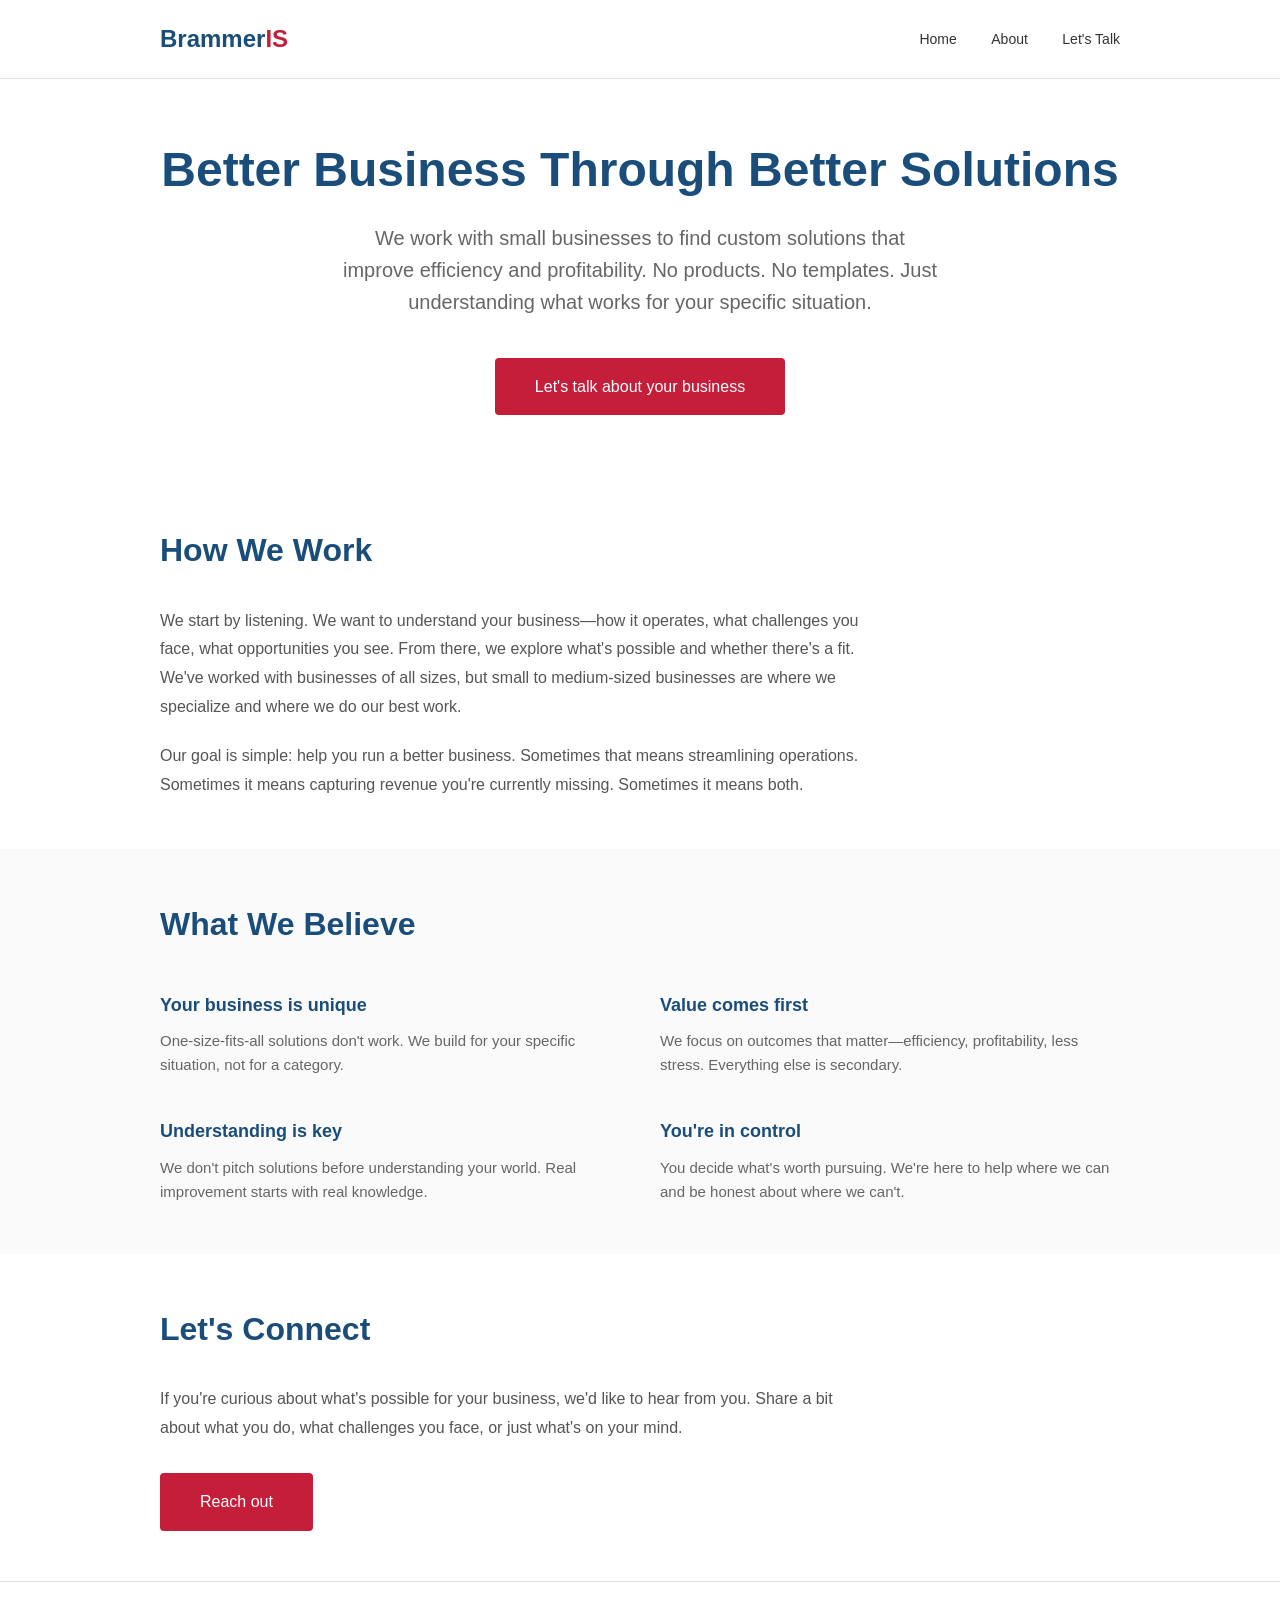
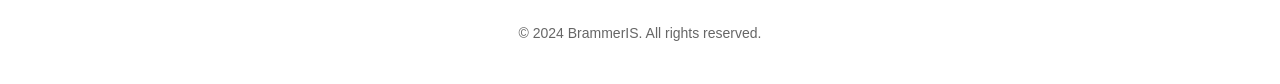
==== index.html @ 5992cb10 "Initial commit: BrammerIS website" ====
<!DOCTYPE html>
<html lang="en">
<head>
    <meta charset="UTF-8">
    <meta name="viewport" content="width=device-width, initial-scale=1.0">
    <title>BrammerIS - Custom Solutions for Small Businesses</title>
    <style>
        * {
            margin: 0;
            padding: 0;
            box-sizing: border-box;
        }

        /* Dark mode (default) */
        body {
            font-family: -apple-system, BlinkMacSystemFont, 'Segoe UI', Roboto, 'Helvetica Neue', Arial, sans-serif;
            color: #e0e0e0;
            line-height: 1.6;
            background: #1a1a1a;
        }

        header {
            background: #222;
            padding: 20px 0;
            border-bottom: 1px solid #333;
        }

        /* Light mode */
        @media (prefers-color-scheme: light) {
            body {
                color: #333;
                background: #f5f5f5;
            }

            header {
                background: white;
                border-bottom: 1px solid #e0e0e0;
            }
        }

        .container {
            max-width: 1000px;
            margin: 0 auto;
            padding: 0 20px;
        }

        .header-content {
            display: flex;
            justify-content: space-between;
            align-items: center;
        }

        .logo {
            font-size: 24px;
            font-weight: 600;
            color: #7eb3d4;
        }

        .logo-accent {
            color: #c41e3a;
        }

        nav a {
            margin-left: 30px;
            text-decoration: none;
            color: #b0b0b0;
            font-size: 14px;
        }

        nav a:hover {
            color: #ff6b7a;
        }

        .hero {
            padding: 60px 0;
            text-align: center;
            background: #222;
        }

        h1 {
            font-size: 48px;
            margin-bottom: 20px;
            color: #7eb3d4;
            line-height: 1.3;
        }

        .tagline {
            font-size: 20px;
            color: #a0a0a0;
            margin-bottom: 40px;
            max-width: 600px;
            margin-left: auto;
            margin-right: auto;
        }

        .cta-button {
            display: inline-block;
            padding: 16px 40px;
            background: #ff6b7a;
            color: white;
            text-decoration: none;
            border-radius: 4px;
            font-size: 16px;
            font-weight: 500;
            transition: background 0.3s;
        }

        .cta-button:hover {
            background: #ff4d5a;
        }

        .section {
            padding: 50px 0;
            background: #1a1a1a;
        }

        .section:nth-child(odd) {
            background: #252525;
        }

        .section h2 {
            font-size: 32px;
            margin-bottom: 30px;
            color: #7eb3d4;
        }

        .section-text {
            font-size: 16px;
            color: #b0b0b0;
            line-height: 1.8;
            max-width: 700px;
        }

        .values {
            display: grid;
            grid-template-columns: 1fr 1fr;
            gap: 40px;
            margin-top: 40px;
        }

        .value-item h3 {
            color: #7eb3d4;
            margin-bottom: 10px;
            font-size: 18px;
        }

        .value-item p {
            color: #909090;
            font-size: 15px;
        }

        footer {
            background: #222;
            padding: 40px 0;
            text-align: center;
            color: #909090;
            font-size: 14px;
            border-top: 1px solid #333;
        }

        /* Light mode overrides */
        @media (prefers-color-scheme: light) {
            .logo {
                color: #1a4d7a;
            }

            .logo-accent {
                color: #c41e3a;
            }

            nav a {
                color: #333;
            }

            nav a:hover {
                color: #c41e3a;
            }

            .hero {
                background: white;
            }

            h1 {
                color: #1a4d7a;
            }

            .tagline {
                color: #666;
            }

            .cta-button {
                background: #c41e3a;
            }

            .cta-button:hover {
                background: #a01830;
            }

            .section {
                background: white;
            }

            .section:nth-child(odd) {
                background: #fafafa;
            }

            .section h2 {
                color: #1a4d7a;
            }

            .section-text {
                color: #555;
            }

            .value-item h3 {
                color: #1a4d7a;
            }

            .value-item p {
                color: #666;
            }

            footer {
                background: white;
                color: #666;
                border-top: 1px solid #e0e0e0;
            }
        }

        @media (max-width: 768px) {
            h1 {
                font-size: 32px;
            }

            .tagline {
                font-size: 18px;
            }

            nav a {
                display: block;
                margin: 10px 0;
            }

            .header-content {
                flex-direction: column;
                gap: 20px;
            }

            .values {
                grid-template-columns: 1fr;
            }
        }
    </style>
</head>
<body>
    <header>
        <div class="container">
            <div class="header-content">
                <div class="logo">Brammer<span class="logo-accent">IS</span></div>
                <nav>
                    <a href="/">Home</a>
                    <a href="/about.html">About</a>
                    <a href="/contact.html">Let's Talk</a>
                </nav>
            </div>
        </div>
    </header>

    <main>
        <section class="hero">
            <div class="container">
                <h1>Better Business Through Better Solutions</h1>
                <p class="tagline">We work with small businesses to find custom solutions that improve efficiency and profitability. No products. No templates. Just understanding what works for your specific situation.</p>
                <a href="/contact.html" class="cta-button">Let's talk about your business</a>
            </div>
        </section>

        <section class="section">
            <div class="container">
                <h2>How We Work</h2>
                <p class="section-text">
                    We start by listening. We want to understand your business—how it operates, what challenges you face, what opportunities you see. From there, we explore what's possible and whether there's a fit. We've worked with businesses of all sizes, but small to medium-sized businesses are where we specialize and where we do our best work.
                </p>
                <p class="section-text" style="margin-top: 20px;">
                    Our goal is simple: help you run a better business. Sometimes that means streamlining operations. Sometimes it means capturing revenue you're currently missing. Sometimes it means both.
                </p>
            </div>
        </section>

        <section class="section">
            <div class="container">
                <h2>What We Believe</h2>
                <div class="values">
                    <div class="value-item">
                        <h3>Your business is unique</h3>
                        <p>One-size-fits-all solutions don't work. We build for your specific situation, not for a category.</p>
                    </div>
                    <div class="value-item">
                        <h3>Value comes first</h3>
                        <p>We focus on outcomes that matter—efficiency, profitability, less stress. Everything else is secondary.</p>
                    </div>
                    <div class="value-item">
                        <h3>Understanding is key</h3>
                        <p>We don't pitch solutions before understanding your world. Real improvement starts with real knowledge.</p>
                    </div>
                    <div class="value-item">
                        <h3>You're in control</h3>
                        <p>You decide what's worth pursuing. We're here to help where we can and be honest about where we can't.</p>
                    </div>
                </div>
            </div>
        </section>

        <section class="section">
            <div class="container">
                <h2>Let's Connect</h2>
                <p class="section-text">
                    If you're curious about what's possible for your business, we'd like to hear from you. Share a bit about what you do, what challenges you face, or just what's on your mind.
                </p>
                <p style="margin-top: 30px;">
                    <a href="/contact.html" class="cta-button">Reach out</a>
                </p>
            </div>
        </section>
    </main>

    <footer>
        <div class="container">
            <p>&copy; 2024 BrammerIS. All rights reserved.</p>
        </div>
    </footer>
</body>
</html>
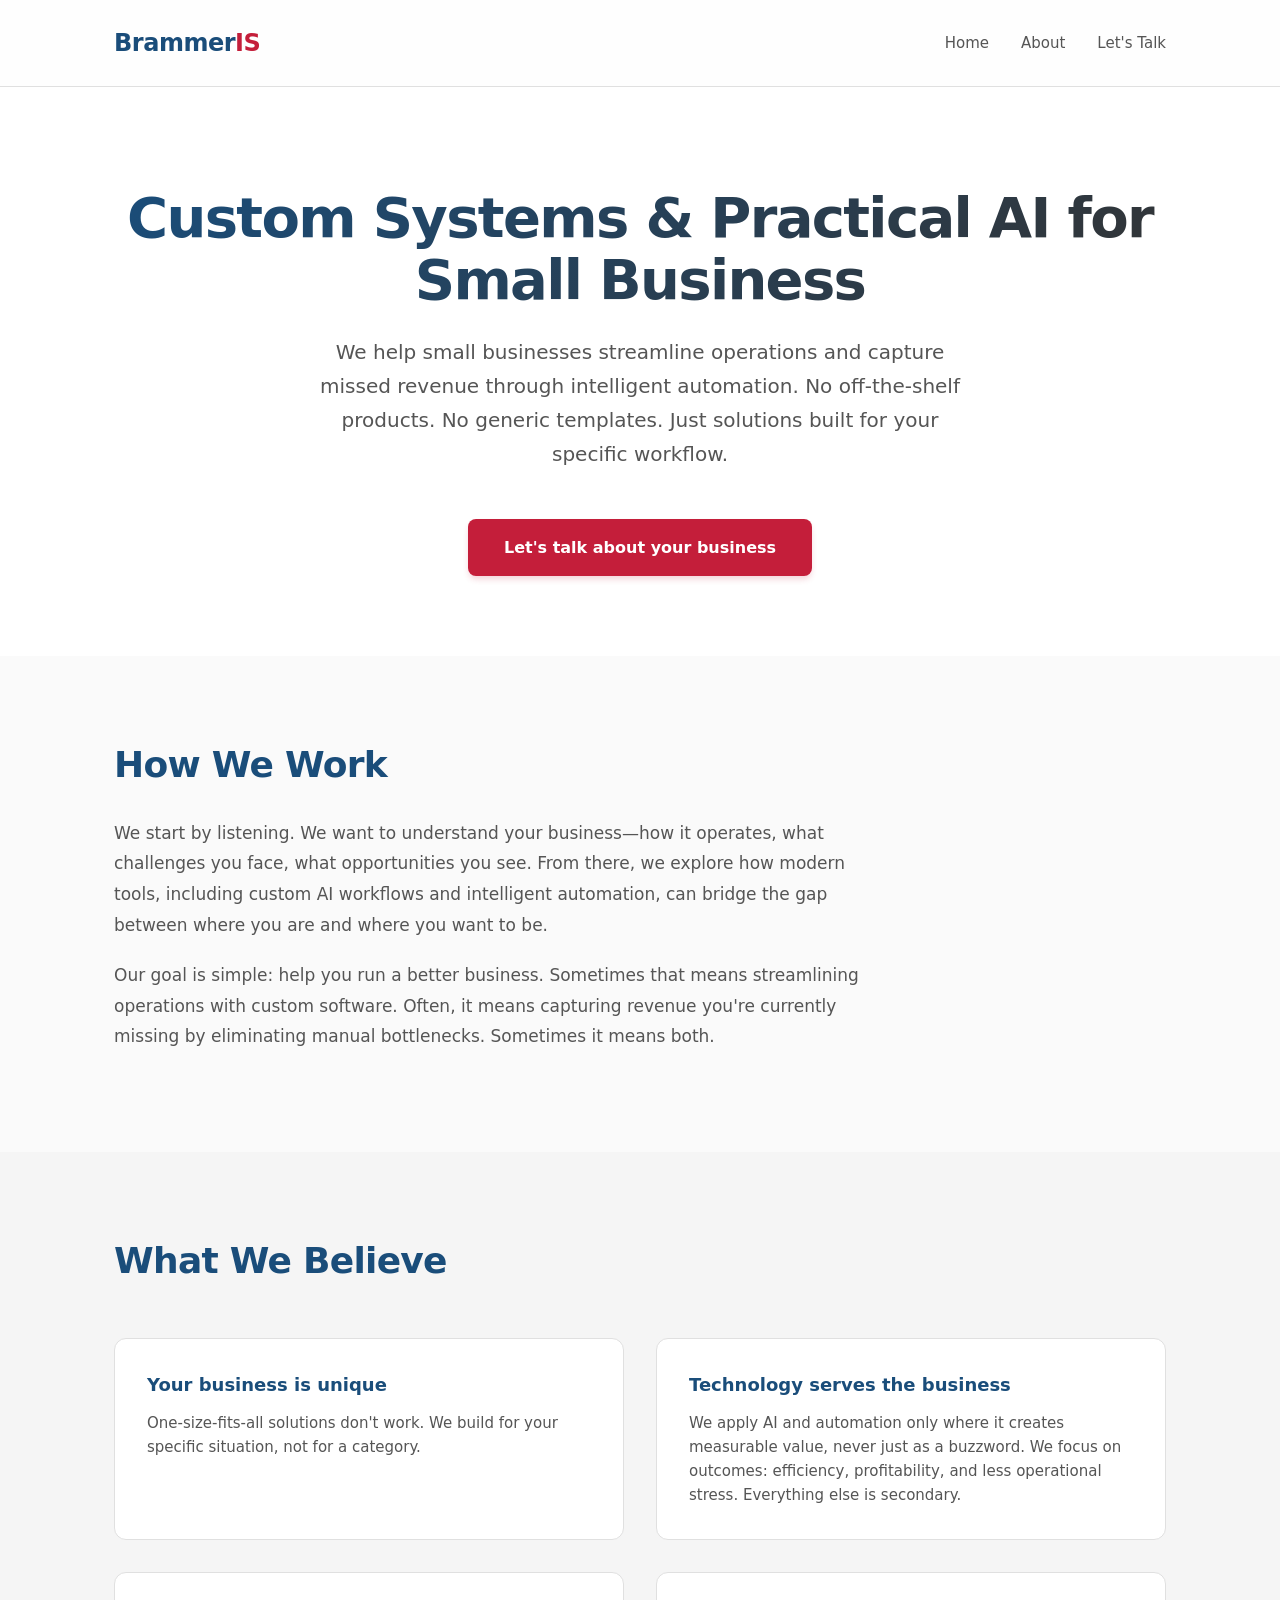
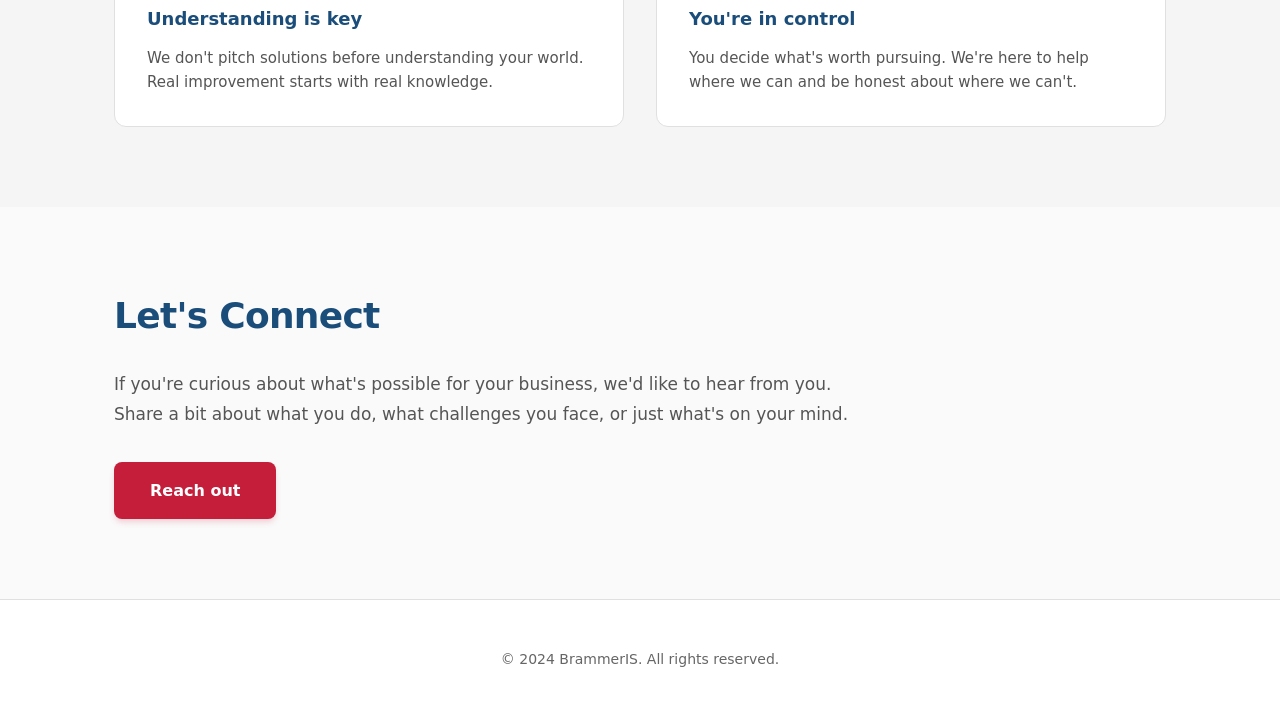
==== commit 80340ba1: "Modernize site: extract CSS to style.css with dark/light mode support Consolidated all inline styles" ====
--- a/index.html
+++ b/index.html
@@ -4,253 +4,8 @@
     <meta charset="UTF-8">
     <meta name="viewport" content="width=device-width, initial-scale=1.0">
     <title>BrammerIS - Custom Solutions for Small Businesses</title>
-    <style>
-        * {
-            margin: 0;
-            padding: 0;
-            box-sizing: border-box;
-        }
-
-        /* Dark mode (default) */
-        body {
-            font-family: -apple-system, BlinkMacSystemFont, 'Segoe UI', Roboto, 'Helvetica Neue', Arial, sans-serif;
-            color: #e0e0e0;
-            line-height: 1.6;
-            background: #1a1a1a;
-        }
-
-        header {
-            background: #222;
-            padding: 20px 0;
-            border-bottom: 1px solid #333;
-        }
-
-        /* Light mode */
-        @media (prefers-color-scheme: light) {
-            body {
-                color: #333;
-                background: #f5f5f5;
-            }
-
-            header {
-                background: white;
-                border-bottom: 1px solid #e0e0e0;
-            }
-        }
-
-        .container {
-            max-width: 1000px;
-            margin: 0 auto;
-            padding: 0 20px;
-        }
-
-        .header-content {
-            display: flex;
-            justify-content: space-between;
-            align-items: center;
-        }
-
-        .logo {
-            font-size: 24px;
-            font-weight: 600;
-            color: #7eb3d4;
-        }
-
-        .logo-accent {
-            color: #c41e3a;
-        }
-
-        nav a {
-            margin-left: 30px;
-            text-decoration: none;
-            color: #b0b0b0;
-            font-size: 14px;
-        }
-
-        nav a:hover {
-            color: #ff6b7a;
-        }
-
-        .hero {
-            padding: 60px 0;
-            text-align: center;
-            background: #222;
-        }
-
-        h1 {
-            font-size: 48px;
-            margin-bottom: 20px;
-            color: #7eb3d4;
-            line-height: 1.3;
-        }
-
-        .tagline {
-            font-size: 20px;
-            color: #a0a0a0;
-            margin-bottom: 40px;
-            max-width: 600px;
-            margin-left: auto;
-            margin-right: auto;
-        }
-
-        .cta-button {
-            display: inline-block;
-            padding: 16px 40px;
-            background: #ff6b7a;
-            color: white;
-            text-decoration: none;
-            border-radius: 4px;
-            font-size: 16px;
-            font-weight: 500;
-            transition: background 0.3s;
-        }
-
-        .cta-button:hover {
-            background: #ff4d5a;
-        }
-
-        .section {
-            padding: 50px 0;
-            background: #1a1a1a;
-        }
-
-        .section:nth-child(odd) {
-            background: #252525;
-        }
-
-        .section h2 {
-            font-size: 32px;
-            margin-bottom: 30px;
-            color: #7eb3d4;
-        }
-
-        .section-text {
-            font-size: 16px;
-            color: #b0b0b0;
-            line-height: 1.8;
-            max-width: 700px;
-        }
-
-        .values {
-            display: grid;
-            grid-template-columns: 1fr 1fr;
-            gap: 40px;
-            margin-top: 40px;
-        }
-
-        .value-item h3 {
-            color: #7eb3d4;
-            margin-bottom: 10px;
-            font-size: 18px;
-        }
-
-        .value-item p {
-            color: #909090;
-            font-size: 15px;
-        }
-
-        footer {
-            background: #222;
-            padding: 40px 0;
-            text-align: center;
-            color: #909090;
-            font-size: 14px;
-            border-top: 1px solid #333;
-        }
-
-        /* Light mode overrides */
-        @media (prefers-color-scheme: light) {
-            .logo {
-                color: #1a4d7a;
-            }
-
-            .logo-accent {
-                color: #c41e3a;
-            }
-
-            nav a {
-                color: #333;
-            }
-
-            nav a:hover {
-                color: #c41e3a;
-            }
-
-            .hero {
-                background: white;
-            }
-
-            h1 {
-                color: #1a4d7a;
-            }
-
-            .tagline {
-                color: #666;
-            }
-
-            .cta-button {
-                background: #c41e3a;
-            }
-
-            .cta-button:hover {
-                background: #a01830;
-            }
-
-            .section {
-                background: white;
-            }
-
-            .section:nth-child(odd) {
-                background: #fafafa;
-            }
-
-            .section h2 {
-                color: #1a4d7a;
-            }
-
-            .section-text {
-                color: #555;
-            }
-
-            .value-item h3 {
-                color: #1a4d7a;
-            }
-
-            .value-item p {
-                color: #666;
-            }
-
-            footer {
-                background: white;
-                color: #666;
-                border-top: 1px solid #e0e0e0;
-            }
-        }
-
-        @media (max-width: 768px) {
-            h1 {
-                font-size: 32px;
-            }
-
-            .tagline {
-                font-size: 18px;
-            }
-
-            nav a {
-                display: block;
-                margin: 10px 0;
-            }
-
-            .header-content {
-                flex-direction: column;
-                gap: 20px;
-            }
-
-            .values {
-                grid-template-columns: 1fr;
-            }
-        }
-    </style>
+    <link rel="icon" type="image/svg+xml" href="./favicon.svg">
+    <link rel="stylesheet" href="./style.css">
 </head>
 <body>
     <header>
@@ -258,9 +13,9 @@
             <div class="header-content">
                 <div class="logo">Brammer<span class="logo-accent">IS</span></div>
                 <nav>
-                    <a href="/">Home</a>
-                    <a href="/about.html">About</a>
-                    <a href="/contact.html">Let's Talk</a>
+                    <a href="./">Home</a>
+                    <a href="./about.html">About</a>
+                    <a href="./contact.html">Let's Talk</a>
                 </nav>
             </div>
         </div>
@@ -269,21 +24,19 @@
     <main>
         <section class="hero">
             <div class="container">
-                <h1>Better Business Through Better Solutions</h1>
-                <p class="tagline">We work with small businesses to find custom solutions that improve efficiency and profitability. No products. No templates. Just understanding what works for your specific situation.</p>
-                <a href="/contact.html" class="cta-button">Let's talk about your business</a>
+                <h1>Custom Systems & Practical AI for Small Business</h1>
+                <p class="tagline">We help small businesses streamline operations and capture missed revenue through intelligent automation. No off-the-shelf products. No generic templates. Just solutions built for your specific workflow.</p>
+                <a href="./contact.html" class="cta-button">Let's talk about your business</a>
             </div>
         </section>
 
         <section class="section">
             <div class="container">
                 <h2>How We Work</h2>
-                <p class="section-text">
-                    We start by listening. We want to understand your business—how it operates, what challenges you face, what opportunities you see. From there, we explore what's possible and whether there's a fit. We've worked with businesses of all sizes, but small to medium-sized businesses are where we specialize and where we do our best work.
-                </p>
-                <p class="section-text" style="margin-top: 20px;">
-                    Our goal is simple: help you run a better business. Sometimes that means streamlining operations. Sometimes it means capturing revenue you're currently missing. Sometimes it means both.
-                </p>
+                <div class="section-text">
+                    <p>We start by listening. We want to understand your business—how it operates, what challenges you face, what opportunities you see. From there, we explore how modern tools, including custom AI workflows and intelligent automation, can bridge the gap between where you are and where you want to be.</p>
+                    <p>Our goal is simple: help you run a better business. Sometimes that means streamlining operations with custom software. Often, it means capturing revenue you're currently missing by eliminating manual bottlenecks. Sometimes it means both.</p>
+                </div>
             </div>
         </section>
 
@@ -296,8 +49,8 @@
                         <p>One-size-fits-all solutions don't work. We build for your specific situation, not for a category.</p>
                     </div>
                     <div class="value-item">
-                        <h3>Value comes first</h3>
-                        <p>We focus on outcomes that matter—efficiency, profitability, less stress. Everything else is secondary.</p>
+                        <h3>Technology serves the business</h3>
+                        <p>We apply AI and automation only where it creates measurable value, never just as a buzzword. We focus on outcomes: efficiency, profitability, and less operational stress. Everything else is secondary.</p>
                     </div>
                     <div class="value-item">
                         <h3>Understanding is key</h3>
@@ -314,11 +67,11 @@
         <section class="section">
             <div class="container">
                 <h2>Let's Connect</h2>
-                <p class="section-text">
-                    If you're curious about what's possible for your business, we'd like to hear from you. Share a bit about what you do, what challenges you face, or just what's on your mind.
-                </p>
-                <p style="margin-top: 30px;">
-                    <a href="/contact.html" class="cta-button">Reach out</a>
+                <div class="section-text">
+                    <p>If you're curious about what's possible for your business, we'd like to hear from you. Share a bit about what you do, what challenges you face, or just what's on your mind.</p>
+                </div>
+                <p style="margin-top: 32px;">
+                    <a href="./contact.html" class="cta-button">Reach out</a>
                 </p>
             </div>
         </section>
--- a/style.css
+++ b/style.css
@@ -0,0 +1,342 @@
+/* BrammerIS Modern Stylesheet */
+
+:root {
+    /* Typography */
+    --font-main: 'Inter', system-ui, -apple-system, BlinkMacSystemFont, 'Segoe UI', Roboto, 'Helvetica Neue', Arial, sans-serif;
+    
+    /* Dark Mode (Default) */
+    --bg-primary: #1a1a1a;
+    --bg-secondary: #222222;
+    --bg-tertiary: #252525;
+    --bg-input: #2a2a2a;
+    --text-primary: #e0e0e0;
+    --text-secondary: #b0b0b0;
+    --text-muted: #909090;
+    --accent-blue: #7eb3d4;
+    --accent-red: #ff6b7a;
+    --accent-red-hover: #ff4d5a;
+    --border-color: #333333;
+    --shadow: 0 4px 6px -1px rgba(0, 0, 0, 0.3), 0 2px 4px -1px rgba(0, 0, 0, 0.15);
+    --shadow-hover: 0 10px 15px -3px rgba(0, 0, 0, 0.4), 0 4px 6px -2px rgba(0, 0, 0, 0.2);
+}
+
+@media (prefers-color-scheme: light) {
+    :root {
+        --bg-primary: #f5f5f5;
+        --bg-secondary: #ffffff;
+        --bg-tertiary: #fafafa;
+        --bg-input: #ffffff;
+        --text-primary: #333333;
+        --text-secondary: #555555;
+        --text-muted: #666666;
+        --accent-blue: #1a4d7a;
+        --accent-red: #c41e3a;
+        --accent-red-hover: #a01830;
+        --border-color: #e0e0e0;
+        --shadow: 0 4px 6px -1px rgba(0, 0, 0, 0.05), 0 2px 4px -1px rgba(0, 0, 0, 0.03);
+        --shadow-hover: 0 10px 15px -3px rgba(0, 0, 0, 0.08), 0 4px 6px -2px rgba(0, 0, 0, 0.04);
+    }
+}
+
+/* Reset & Base */
+* {
+    margin: 0;
+    padding: 0;
+    box-sizing: border-box;
+}
+
+body {
+    font-family: var(--font-main);
+    color: var(--text-primary);
+    line-height: 1.6;
+    background: var(--bg-primary);
+    -webkit-font-smoothing: antialiased;
+    -moz-osx-font-smoothing: grayscale;
+}
+
+.container {
+    max-width: 1100px;
+    margin: 0 auto;
+    padding: 0 24px;
+}
+
+/* Header & Navigation */
+header {
+    background: var(--bg-secondary);
+    padding: 24px 0;
+    border-bottom: 1px solid var(--border-color);
+    position: sticky;
+    top: 0;
+    z-index: 100;
+    backdrop-filter: blur(8px);
+    background-color: color-mix(in srgb, var(--bg-secondary) 85%, transparent);
+}
+
+.header-content {
+    display: flex;
+    justify-content: space-between;
+    align-items: center;
+}
+
+.logo {
+    font-size: 24px;
+    font-weight: 700;
+    color: var(--accent-blue);
+    letter-spacing: -0.02em;
+}
+
+.logo-accent {
+    color: var(--accent-red);
+}
+
+nav {
+    display: flex;
+    gap: 32px;
+}
+
+nav a {
+    text-decoration: none;
+    color: var(--text-secondary);
+    font-size: 15px;
+    font-weight: 500;
+    transition: color 0.2s ease;
+}
+
+nav a:hover {
+    color: var(--accent-red);
+}
+
+/* Hero Section */
+.hero {
+    padding: 100px 0 80px;
+    text-align: center;
+    background: var(--bg-secondary);
+}
+
+h1 {
+    font-size: 56px;
+    font-weight: 800;
+    margin-bottom: 24px;
+    background: linear-gradient(135deg, var(--accent-blue), var(--text-primary));
+    -webkit-background-clip: text;
+    -webkit-text-fill-color: transparent;
+    background-clip: text;
+    color: var(--accent-blue); /* Fallback */
+    line-height: 1.1;
+    letter-spacing: -0.03em;
+}
+
+.tagline {
+    font-size: 20px;
+    color: var(--text-secondary);
+    margin-bottom: 48px;
+    max-width: 650px;
+    margin-left: auto;
+    margin-right: auto;
+    line-height: 1.7;
+}
+
+/* Buttons */
+.cta-button, button[type="submit"] {
+    display: inline-block;
+    padding: 16px 36px;
+    background: var(--accent-red);
+    color: #ffffff;
+    text-decoration: none;
+    border: none;
+    border-radius: 8px;
+    font-size: 16px;
+    font-weight: 600;
+    cursor: pointer;
+    transition: all 0.2s ease;
+    box-shadow: 0 4px 6px -1px rgba(196, 30, 58, 0.2);
+}
+
+.cta-button:hover, button[type="submit"]:hover {
+    background: var(--accent-red-hover);
+    transform: translateY(-1px);
+    box-shadow: 0 8px 15px -3px rgba(196, 30, 58, 0.3);
+}
+
+/* Sections */
+.section, .about-section, .contact-section {
+    padding: 80px 0;
+    background: var(--bg-primary);
+}
+
+.section:nth-child(even) {
+    background: var(--bg-tertiary);
+}
+
+.section h2, h1.page-title {
+    font-size: 36px;
+    font-weight: 700;
+    margin-bottom: 24px;
+    color: var(--accent-blue);
+    letter-spacing: -0.02em;
+}
+
+.section-text, .about-text {
+    font-size: 17px;
+    color: var(--text-secondary);
+    line-height: 1.8;
+    max-width: 750px;
+}
+
+.section-text p, .about-text p {
+    margin-bottom: 20px;
+}
+
+/* Value Cards */
+.values {
+    display: grid;
+    grid-template-columns: repeat(2, 1fr);
+    gap: 32px;
+    margin-top: 48px;
+}
+
+.value-item {
+    background: var(--bg-secondary);
+    border: 1px solid var(--border-color);
+    border-radius: 12px;
+    padding: 32px;
+    transition: transform 0.2s ease, box-shadow 0.2s ease, border-color 0.2s ease;
+}
+
+.value-item:hover {
+    transform: translateY(-4px);
+    box-shadow: var(--shadow-hover), 0 0 15px -5px rgba(126, 179, 212, 0.2);
+    border-color: var(--accent-blue);
+}
+
+.value-item h3 {
+    color: var(--accent-blue);
+    margin-bottom: 12px;
+    font-size: 18px;
+    font-weight: 600;
+}
+
+.value-item p {
+    color: var(--text-secondary);
+    font-size: 15px;
+    line-height: 1.6;
+}
+
+/* Contact Form */
+.intro {
+    font-size: 18px;
+    color: var(--text-secondary);
+    margin-bottom: 48px;
+    max-width: 600px;
+    line-height: 1.7;
+}
+
+.form-group {
+    margin-bottom: 24px;
+    max-width: 550px;
+}
+
+label {
+    display: block;
+    margin-bottom: 8px;
+    font-weight: 600;
+    color: var(--text-primary);
+    font-size: 14px;
+}
+
+input[type="text"],
+input[type="email"],
+textarea {
+    width: 100%;
+    padding: 14px 16px;
+    border: 1px solid var(--border-color);
+    border-radius: 8px;
+    font-size: 15px;
+    font-family: var(--font-main);
+    background: var(--bg-input);
+    color: var(--text-primary);
+    transition: border-color 0.2s ease, box-shadow 0.2s ease;
+}
+
+input[type="text"]:focus,
+input[type="email"]:focus,
+textarea:focus {
+    outline: none;
+    border-color: var(--accent-red);
+    box-shadow: 0 0 0 3px rgba(196, 30, 58, 0.15);
+}
+
+textarea {
+    resize: vertical;
+    min-height: 160px;
+}
+
+.success-message {
+    display: none;
+    padding: 20px 24px;
+    background: rgba(45, 107, 61, 0.2);
+    color: #7cdf9e;
+    border: 1px solid #2d6b3d;
+    border-radius: 8px;
+    margin-top: 24px;
+    font-weight: 500;
+}
+
+@media (prefers-color-scheme: light) {
+    .success-message {
+        background: #d4edda;
+        color: #155724;
+        border: 1px solid #c3e6cb;
+    }
+}
+
+/* Footer */
+footer {
+    background: var(--bg-secondary);
+    padding: 48px 0;
+    text-align: center;
+    color: var(--text-muted);
+    font-size: 14px;
+    border-top: 1px solid var(--border-color);
+}
+
+.legal {
+    margin-top: 64px;
+    padding-top: 32px;
+    border-top: 1px solid var(--border-color);
+    font-size: 14px;
+    color: var(--text-muted);
+    line-height: 1.6;
+}
+
+.legal strong {
+    color: var(--text-secondary);
+}
+
+/* Responsive */
+@media (max-width: 768px) {
+    h1 {
+        font-size: 40px;
+    }
+    
+    .tagline {
+        font-size: 18px;
+    }
+    
+    .header-content {
+        flex-direction: column;
+        gap: 24px;
+    }
+    
+    nav {
+        gap: 20px;
+    }
+    
+    .values {
+        grid-template-columns: 1fr;
+    }
+    
+    .section, .about-section, .contact-section {
+        padding: 60px 0;
+    }
+}
